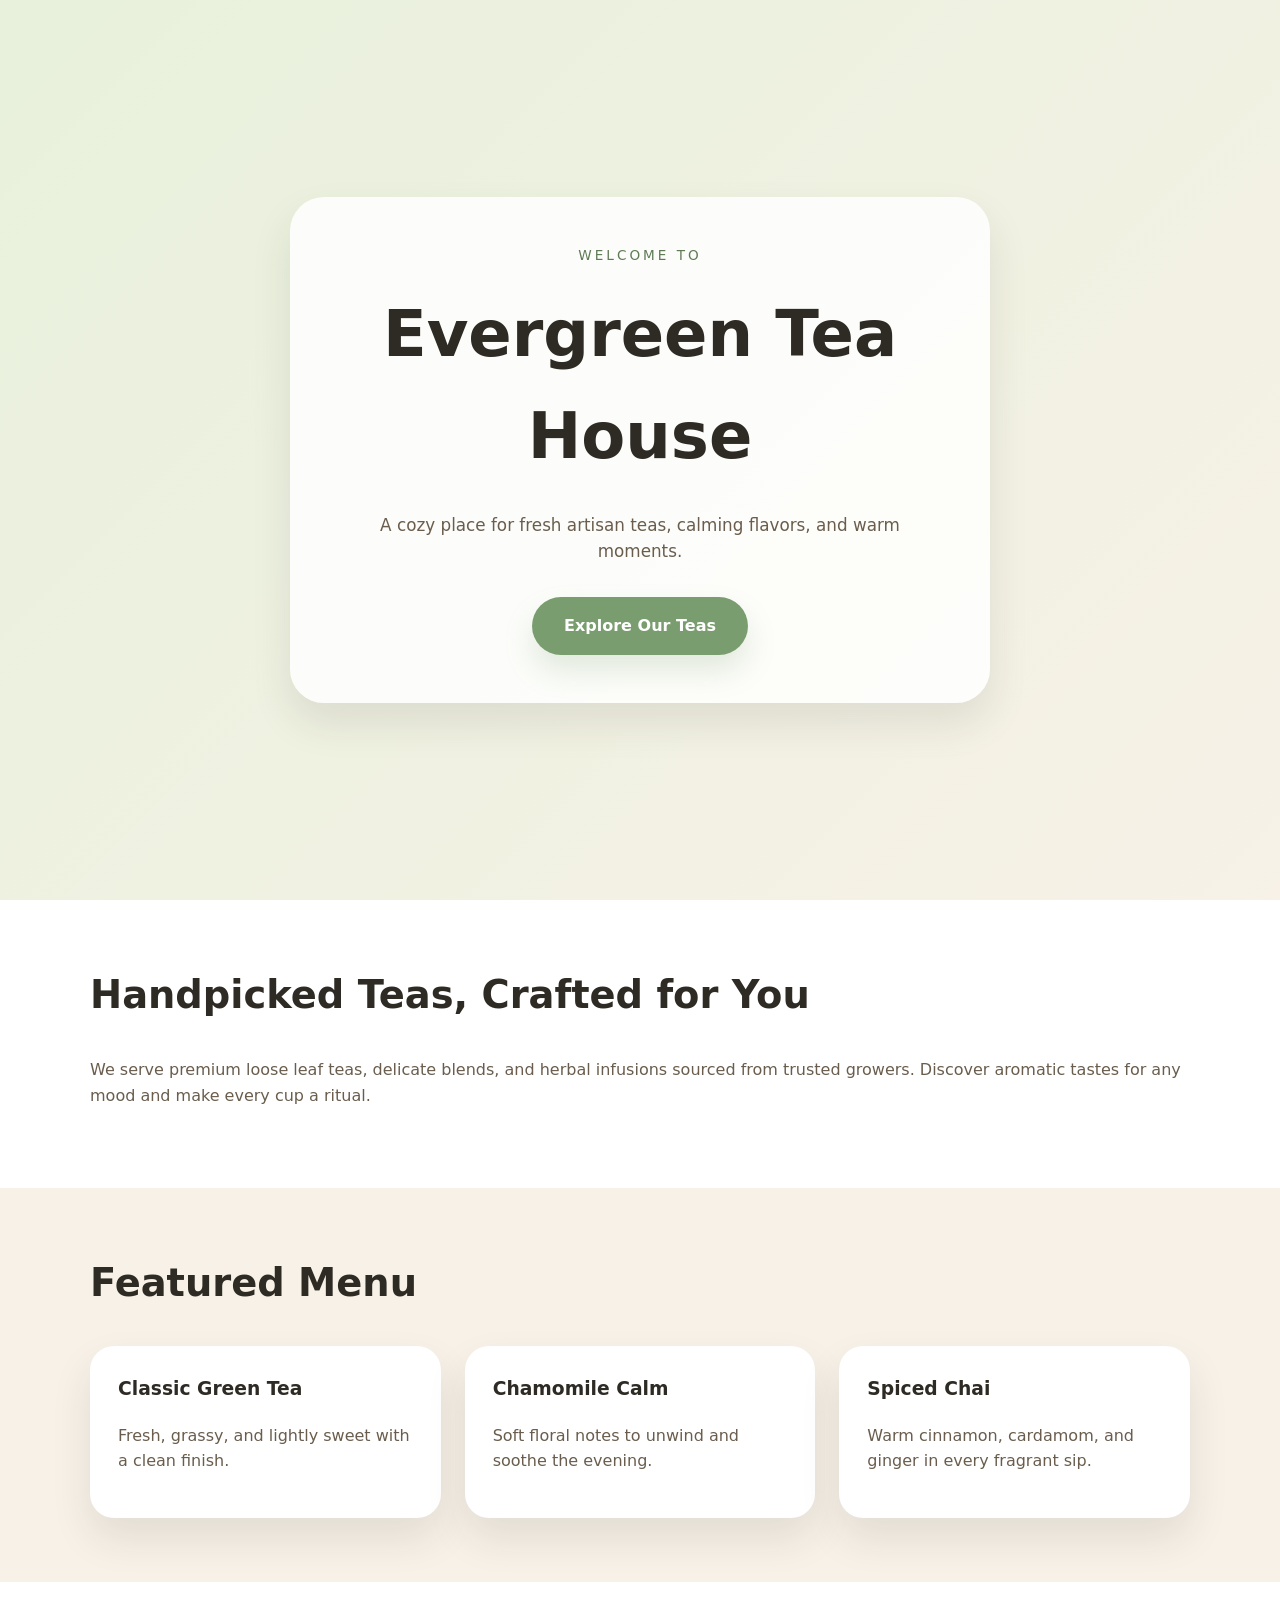
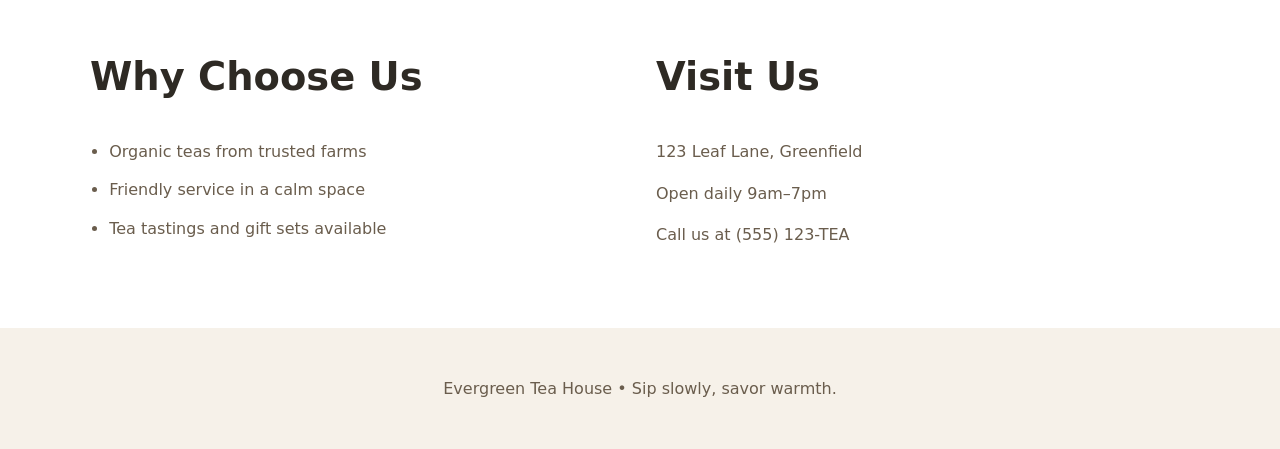
==== index.html @ 3e30c0f1 "Add simple tea shop website" ====
<!DOCTYPE html>
<html lang="en">
<head>
  <meta charset="UTF-8" />
  <meta name="viewport" content="width=device-width, initial-scale=1.0" />
  <title>Evergreen Tea House</title>
  <link rel="stylesheet" href="styles.css" />
</head>
<body>
  <header class="hero">
    <div class="hero-content">
      <p class="eyebrow">Welcome to</p>
      <h1>Evergreen Tea House</h1>
      <p class="hero-text">A cozy place for fresh artisan teas, calming flavors, and warm moments.</p>
      <a href="#menu" class="cta-button">Explore Our Teas</a>
    </div>
  </header>

  <main>
    <section class="section intro">
      <div class="section-content">
        <h2>Handpicked Teas, Crafted for You</h2>
        <p>We serve premium loose leaf teas, delicate blends, and herbal infusions sourced from trusted growers. Discover aromatic tastes for any mood and make every cup a ritual.</p>
      </div>
    </section>

    <section id="menu" class="section menu">
      <div class="section-content">
        <h2>Featured Menu</h2>
        <div class="cards">
          <article class="card">
            <h3>Classic Green Tea</h3>
            <p>Fresh, grassy, and lightly sweet with a clean finish.</p>
          </article>
          <article class="card">
            <h3>Chamomile Calm</h3>
            <p>Soft floral notes to unwind and soothe the evening.</p>
          </article>
          <article class="card">
            <h3>Spiced Chai</h3>
            <p>Warm cinnamon, cardamom, and ginger in every fragrant sip.</p>
          </article>
        </div>
      </div>
    </section>

    <section class="section about">
      <div class="section-content split">
        <div>
          <h2>Why Choose Us</h2>
          <ul>
            <li>Organic teas from trusted farms</li>
            <li>Friendly service in a calm space</li>
            <li>Tea tastings and gift sets available</li>
          </ul>
        </div>
        <div>
          <h2>Visit Us</h2>
          <p>123 Leaf Lane, Greenfield</p>
          <p>Open daily 9am–7pm</p>
          <p>Call us at (555) 123-TEA</p>
        </div>
      </div>
    </section>
  </main>

  <footer class="footer">
    <p>Evergreen Tea House • Sip slowly, savor warmth.</p>
  </footer>
</body>
</html>
---- styles.css ----
:root {
  --bg: #f6f1e9;
  --surface: #ffffff;
  --text: #2e2a24;
  --muted: #6a5d4d;
  --accent: #7a9d6f;
  --accent-dark: #5f7b56;
  --shadow: 0 20px 40px rgba(46, 42, 36, 0.1);
}

* {
  box-sizing: border-box;
}

body {
  margin: 0;
  font-family: Inter, system-ui, -apple-system, BlinkMacSystemFont, "Segoe UI", sans-serif;
  background: var(--bg);
  color: var(--text);
  line-height: 1.6;
}

a {
  color: inherit;
  text-decoration: none;
}

.hero {
  min-height: 100vh;
  background: linear-gradient(135deg, #e8f1dc 0%, #f7f1e7 100%);
  display: grid;
  place-items: center;
  padding: 4rem 1rem;
}

.hero-content {
  max-width: 700px;
  text-align: center;
  padding: 3rem;
  background: rgba(255, 255, 255, 0.84);
  border-radius: 34px;
  box-shadow: var(--shadow);
}

.eyebrow {
  margin: 0 0 1rem;
  text-transform: uppercase;
  letter-spacing: 0.22em;
  color: var(--accent-dark);
  font-size: 0.85rem;
}

h1 {
  margin: 0;
  font-size: clamp(2.5rem, 5vw, 4rem);
}

.hero-text {
  margin: 1.5rem 0 2rem;
  color: var(--muted);
  font-size: 1.05rem;
}

.cta-button {
  display: inline-block;
  padding: 1rem 2rem;
  border-radius: 999px;
  background: var(--accent);
  color: white;
  font-weight: 700;
  box-shadow: 0 16px 30px rgba(122, 157, 111, 0.2);
}

.section {
  padding: 4rem 1rem;
}

.section-content {
  max-width: 1100px;
  margin: 0 auto;
}

.section h2 {
  margin-top: 0;
  font-size: clamp(2rem, 3vw, 2.8rem);
}

.section p,
.section li {
  color: var(--muted);
  font-size: 1rem;
}

.intro {
  background: #fff;
}

.menu {
  background: #f7f1e7;
}

.cards {
  display: grid;
  gap: 1.5rem;
  grid-template-columns: repeat(auto-fit, minmax(220px, 1fr));
  margin-top: 2rem;
}

.card {
  background: var(--surface);
  padding: 1.75rem;
  border-radius: 24px;
  box-shadow: var(--shadow);
}

.card h3 {
  margin-top: 0;
}

.split {
  display: grid;
  gap: 2rem;
  grid-template-columns: repeat(2, minmax(0, 1fr));
}

.about {
  background: #ffffff;
}

.about ul {
  padding-left: 1.2rem;
}

.about li {
  margin-bottom: 0.8rem;
}

.footer {
  text-align: center;
  padding: 2rem 1rem;
  color: var(--muted);
}

@media (max-width: 720px) {
  .split {
    grid-template-columns: 1fr;
  }

  .hero-content {
    padding: 2rem;
  }
}
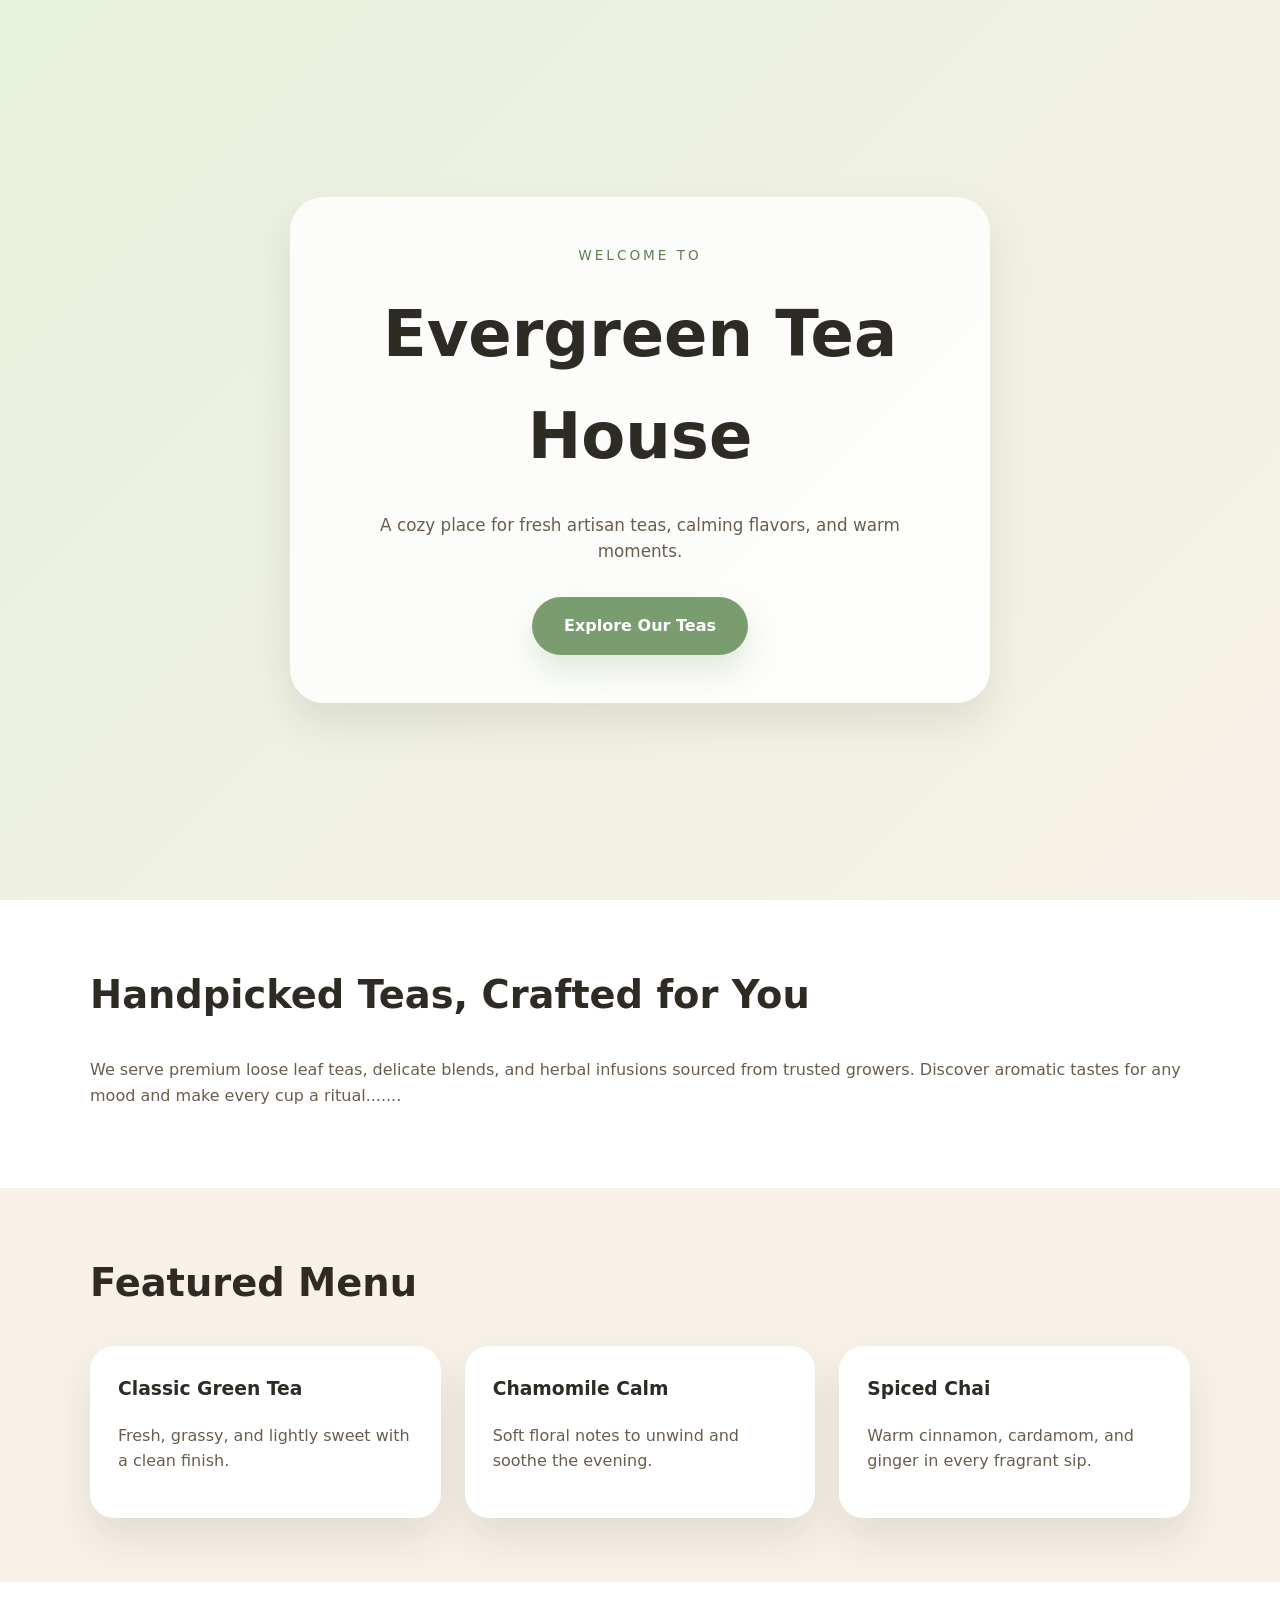
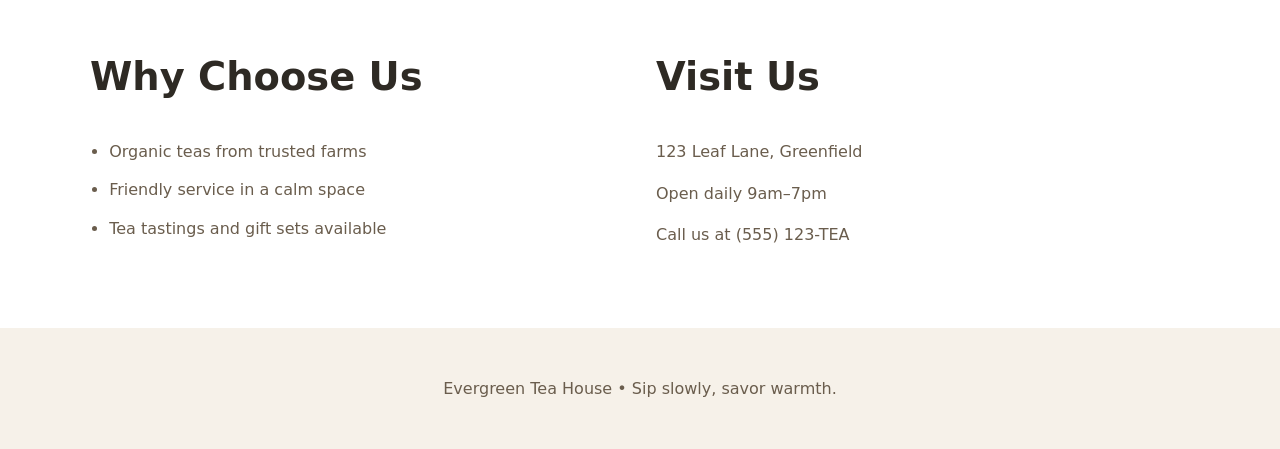
==== commit e6101f33: "Update index.html" ====
--- a/index.html
+++ b/index.html
@@ -20,7 +20,7 @@
     <section class="section intro">
       <div class="section-content">
         <h2>Handpicked Teas, Crafted for You</h2>
-        <p>We serve premium loose leaf teas, delicate blends, and herbal infusions sourced from trusted growers. Discover aromatic tastes for any mood and make every cup a ritual.</p>
+        <p>We serve premium loose leaf teas, delicate blends, and herbal infusions sourced from trusted growers. Discover aromatic tastes for any mood and make every cup a ritual.......</p>
       </div>
     </section>
 
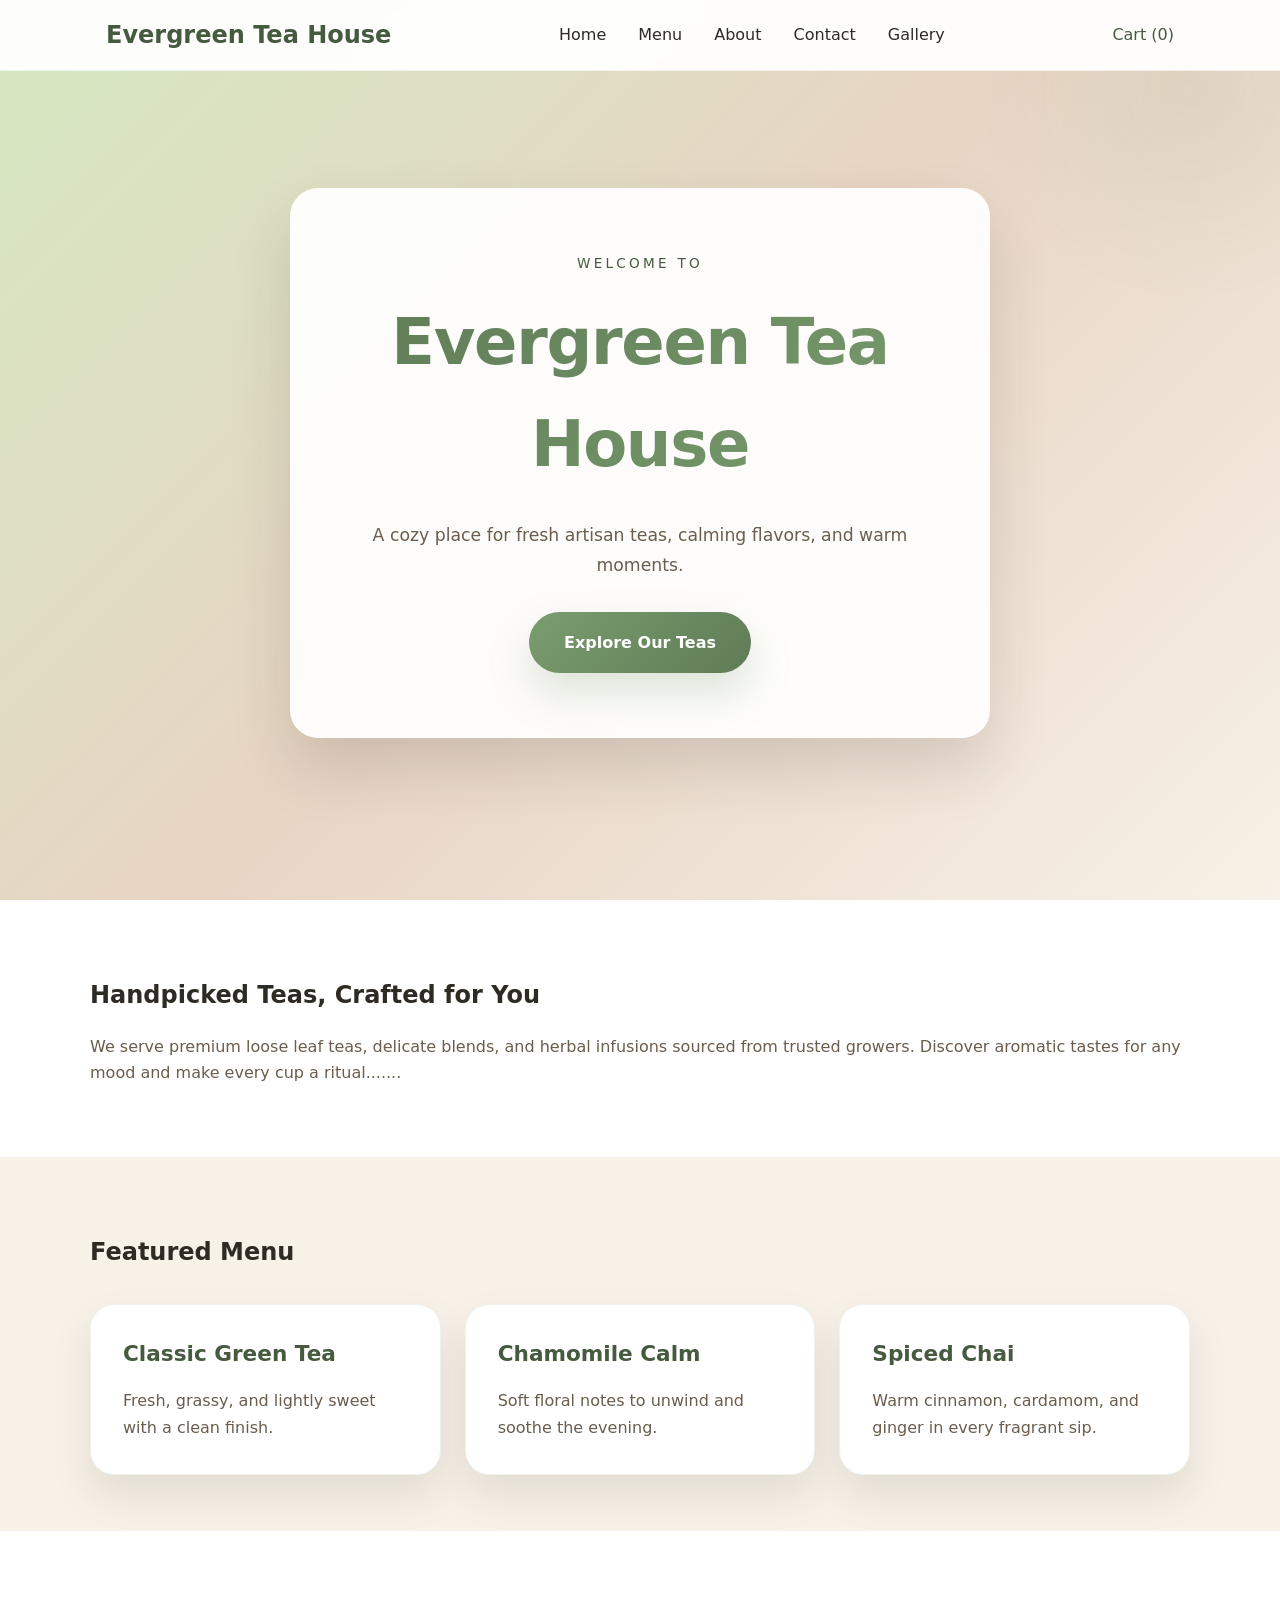
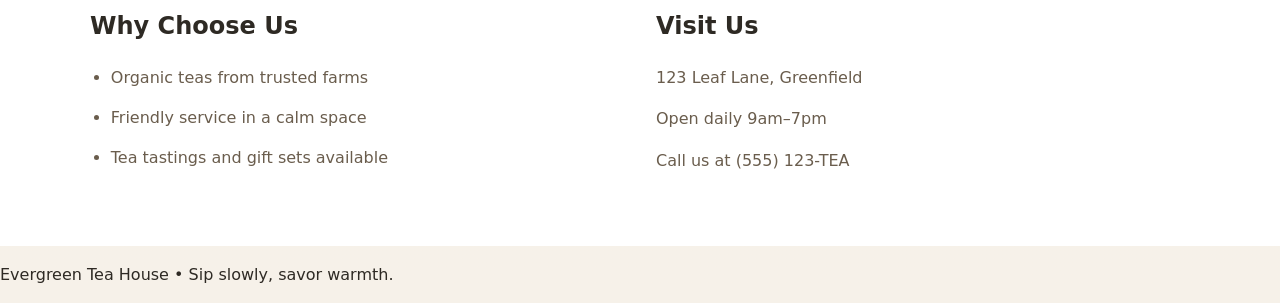
==== commit f6ac4de5: "Add navigation bar with links and cart icon for improved site navigation Co-authored-by: Copilot <co" ====
--- a/index.html
+++ b/index.html
@@ -7,6 +7,19 @@
   <link rel="stylesheet" href="styles.css" />
 </head>
 <body>
+  <nav class="navbar">
+    <div class="nav-container">
+      <a href="index.html" class="nav-logo">Evergreen Tea House</a>
+      <ul class="nav-menu">
+        <li><a href="index.html">Home</a></li>
+        <li><a href="menu.html">Menu</a></li>
+        <li><a href="about.html">About</a></li>
+        <li><a href="contact.html">Contact</a></li>
+        <li><a href="gallery.html">Gallery</a></li>
+      </ul>
+      <div class="cart-icon">Cart (<span class="cart-count">0</span>)</div>
+    </div>
+  </nav>
   <header class="hero">
     <div class="hero-content">
       <p class="eyebrow">Welcome to</p>
@@ -67,5 +80,7 @@
   <footer class="footer">
     <p>Evergreen Tea House • Sip slowly, savor warmth.</p>
   </footer>
+
+  <script src="script.js"></script>
 </body>
 </html>
--- a/styles.css
+++ b/styles.css
@@ -4,8 +4,11 @@
   --text: #2e2a24;
   --muted: #6a5d4d;
   --accent: #7a9d6f;
-  --accent-dark: #5f7b56;
+  --accent-dark: #455a3f;
   --shadow: 0 20px 40px rgba(46, 42, 36, 0.1);
+  --shadow-lg: 0 30px 60px rgba(46, 42, 36, 0.15);
+  --transition: all 0.35s cubic-bezier(0.4, 0, 0.2, 1);
+  --surface-soft: rgba(255, 255, 255, 0.92);
 }
 
 * {
@@ -14,10 +17,118 @@
 
 body {
   margin: 0;
-  font-family: Inter, system-ui, -apple-system, BlinkMacSystemFont, "Segoe UI", sans-serif;
-  background: var(--bg);
+  font-family: "Segoe UI", system-ui, -apple-system, BlinkMacSystemFont, sans-serif;
+  background: radial-gradient(circle at top, rgba(122, 157, 111, 0.12), transparent 35%),
+    linear-gradient(180deg, #f7f1e7 0%, #f6f1e9 100%);
   color: var(--text);
   line-height: 1.6;
+  overflow-x: hidden;
+  scroll-behavior: smooth;
+}
+
+/* Navbar Styles */
+.navbar {
+  position: fixed;
+  top: 0;
+  width: 100%;
+  background: rgba(255, 255, 255, 0.95);
+  backdrop-filter: blur(10px);
+  border-bottom: 1px solid rgba(122, 157, 111, 0.1);
+  z-index: 1000;
+  transition: var(--transition);
+}
+
+.nav-container {
+  max-width: 1100px;
+  margin: 0 auto;
+  padding: 0 1rem;
+  display: flex;
+  justify-content: space-between;
+  align-items: center;
+  height: 70px;
+}
+
+.nav-logo {
+  font-size: 1.5rem;
+  font-weight: 700;
+  color: var(--accent-dark);
+  text-decoration: none;
+  transition: var(--transition);
+}
+
+.nav-logo:hover {
+  color: var(--accent);
+}
+
+.nav-menu {
+  display: flex;
+  list-style: none;
+  margin: 0;
+  padding: 0;
+  gap: 2rem;
+}
+
+.nav-menu a {
+  color: var(--text);
+  text-decoration: none;
+  font-weight: 500;
+  transition: var(--transition);
+  position: relative;
+}
+
+.nav-menu a:hover,
+.nav-menu a.active {
+  color: var(--accent);
+}
+
+.nav-menu a::after {
+  content: '';
+  position: absolute;
+  bottom: -5px;
+  left: 0;
+  width: 0;
+  height: 2px;
+  background: var(--accent);
+  transition: width 0.3s ease;
+}
+
+.nav-menu a:hover::after,
+.nav-menu a.active::after {
+  width: 100%;
+}
+
+.cart-icon {
+  font-weight: 500;
+  color: var(--accent-dark);
+  cursor: pointer;
+  transition: var(--transition);
+}
+
+.cart-icon:hover {
+  color: var(--accent);
+}
+
+@media (max-width: 768px) {
+  .nav-menu {
+    display: none;
+  }
+}
+
+.section-content {
+  width: min(1100px, calc(100% - 2rem));
+  margin: 0 auto;
+}
+
+.section {
+  padding: 3.5rem 0;
+  opacity: 0;
+  transform: translateY(50px);
+  transition: opacity 0.8s ease, transform 0.8s ease;
+}
+
+.section.animate {
+  opacity: 1;
+  transform: translateY(0);
 }
 
 a {
@@ -27,25 +138,100 @@
 
 .hero {
   min-height: 100vh;
-  background: linear-gradient(135deg, #e8f1dc 0%, #f7f1e7 100%);
+  background: linear-gradient(135deg, #d4e8c1 0%, #e8d5c4 50%, #f7f1e7 100%);
   display: grid;
   place-items: center;
   padding: 4rem 1rem;
+  position: relative;
+  overflow: hidden;
+  padding-top: 90px; /* Account for fixed navbar */
+}
+
+.hero.animate {
+  opacity: 1;
+}
+
+.hero::before,
+.hero::after {
+  content: "";
+  position: absolute;
+  border-radius: 50%;
+  filter: blur(18px);
+  opacity: 0.75;
+}
+
+.hero::before {
+  width: 420px;
+  height: 420px;
+  background: radial-gradient(circle, rgba(122, 157, 111, 0.16) 0%, transparent 70%);
+  top: -120px;
+  right: -120px;
+  animation: drift 18s infinite ease-in-out;
+}
+
+.gallery-hero {
+  background: linear-gradient(135deg, #d4c1e8 0%, #c1e8d4 50%, #f7f1e7 100%);
+}
+
+@keyframes drift {
+  0%,
+  100% {
+    transform: translate(0, 0);
+  }
+  50% {
+    transform: translate(-15px, 18px);
+  }
 }
 
 .hero-content {
   max-width: 700px;
   text-align: center;
-  padding: 3rem;
-  background: rgba(255, 255, 255, 0.84);
-  border-radius: 34px;
-  box-shadow: var(--shadow);
+  padding: 4rem 3rem;
+  background: var(--surface-soft);
+  border-radius: 28px;
+  box-shadow: var(--shadow-lg);
+  backdrop-filter: blur(10px);
+  border: 1px solid rgba(255, 255, 255, 0.55);
+  position: relative;
+  z-index: 1;
+  animation: slideUp 0.85s ease-out;
+}
+
+@keyframes slideUp {
+  from {
+    opacity: 0;
+    transform: translateY(30px);
+  }
+  to {
+    opacity: 1;
+    transform: translateY(0);
+  }
+}
+
+@keyframes fadeInUp {
+  from {
+    opacity: 0;
+    transform: translateY(20px);
+  }
+  to {
+    opacity: 1;
+    transform: translateY(0);
+  }
+}
+
+@keyframes pulse {
+  0%, 100% {
+    transform: scale(1);
+  }
+  50% {
+    transform: scale(1.05);
+  }
 }
 
 .eyebrow {
   margin: 0 0 1rem;
   text-transform: uppercase;
-  letter-spacing: 0.22em;
+  letter-spacing: 0.24em;
   color: var(--accent-dark);
   font-size: 0.85rem;
 }
@@ -53,36 +239,170 @@
 h1 {
   margin: 0;
   font-size: clamp(2.5rem, 5vw, 4rem);
+  font-weight: 700;
+  letter-spacing: -0.02em;
+  background: linear-gradient(135deg, #5f7b56 0%, #7a9d6f 100%);
+  -webkit-background-clip: text;
+  -webkit-text-fill-color: transparent;
+  background-clip: text;
 }
 
 .hero-text {
   margin: 1.5rem 0 2rem;
   color: var(--muted);
-  font-size: 1.05rem;
+  font-size: 1.08rem;
+  line-height: 1.75;
+}
+
+.hero-panel {
+  display: grid;
+  grid-template-columns: minmax(0, 1fr) auto;
+  gap: 1.25rem;
+  align-items: center;
+  justify-content: center;
+}
+
+@keyframes float {
+  0%, 100% {
+    transform: translateY(0px);
+  }
+  50% {
+    transform: translateY(-10px);
+  }
+}
+
+.hero-highlight {
+  padding: 1.5rem 1.7rem;
+  border-radius: 1.5rem;
+  background: rgba(255, 255, 255, 0.92);
+  border: 1px solid rgba(122, 157, 111, 0.12);
+  box-shadow: 0 18px 45px rgba(122, 157, 111, 0.08);
+  text-align: left;
+  animation: float 6s ease-in-out infinite;
+}
+
+.hero-highlight span {
+  display: block;
+  color: var(--accent-dark);
+  text-transform: uppercase;
+  font-size: 0.75rem;
+  letter-spacing: 0.24em;
+  margin-bottom: 0.5rem;
+}
+
+.hero-highlight strong {
+  display: block;
+  font-size: 1.5rem;
+  margin-bottom: 0.5rem;
+  color: #3f5639;
+}
+
+.hero-highlight p {
+  margin: 0;
+  color: var(--muted);
+  line-height: 1.6;
 }
 
 .cta-button {
-  display: inline-block;
-  padding: 1rem 2rem;
-  border-radius: 999px;
-  background: var(--accent);
+  display: inline-flex;
+  align-items: center;
+  justify-content: center;
+  padding: 1.1rem 2.2rem;
+  border-radius: 50px;
+  background: linear-gradient(135deg, #7a9d6f 0%, #5f7b56 100%);
   color: white;
-  font-weight: 700;
-  box-shadow: 0 16px 30px rgba(122, 157, 111, 0.2);
+  font-weight: 600;
+  font-size: 1rem;
+  box-shadow: 0 20px 40px rgba(122, 157, 111, 0.25);
+  border: none;
+  cursor: pointer;
+  transition: var(--transition);
+  position: relative;
+  overflow: hidden;
+}
+
+.cta-button::before {
+  content: "";
+  position: absolute;
+  top: 0;
+  left: -120%;
+  width: 120%;
+  height: 100%;
+  background: linear-gradient(90deg, transparent, rgba(255,255,255,0.22), transparent);
+  transition: left 0.45s ease;
+}
+
+.cta-button:hover {
+  transform: translateY(-3px);
+  box-shadow: 0 25px 50px rgba(122, 157, 111, 0.35);
+}
+
+.cta-button:hover::before {
+  left: 0;
 }
 
 .section {
-  padding: 4rem 1rem;
-}
-
-.section-content {
-  max-width: 1100px;
-  margin: 0 auto;
-}
-
-.section h2 {
+  opacity: 1;
+  transform: none;
+  transition: opacity 0.6s ease, transform 0.6s ease;
+}
+
+.card {
+  position: relative;
+  padding: 2rem;
+  border-radius: 24px;
+  background: var(--surface);
+  border: 1px solid rgba(122, 157, 111, 0.12);
+  box-shadow: var(--shadow);
+  transition: transform 0.35s ease, box-shadow 0.35s ease, border-color 0.35s ease;
+  cursor: pointer;
+}
+
+.card::before {
+  content: "";
+  position: absolute;
+  top: 0;
+  left: 0;
+  right: 0;
+  height: 4px;
+  background: linear-gradient(90deg, #7a9d6f, #5f7b56);
+  transform: scaleX(0);
+  transform-origin: left;
+  transition: transform 0.35s ease;
+}
+
+.card:hover,
+.card.focused {
+  transform: translateY(-8px);
+  box-shadow: var(--shadow-lg);
+  border-color: var(--accent);
+}
+
+.card:hover::before,
+.card.focused::before {
+  transform: scaleX(1);
+}
+
+.card h3 {
   margin-top: 0;
-  font-size: clamp(2rem, 3vw, 2.8rem);
+  margin-bottom: 1rem;
+  font-size: 1.35rem;
+  color: var(--accent-dark);
+}
+
+.card p {
+  margin: 0;
+  color: var(--muted);
+  line-height: 1.7;
+  font-size: 1rem;
+}
+
+.price {
+  display: block;
+  margin-top: 1rem;
+  font-size: 1.2rem;
+  font-weight: 600;
+  color: var(--accent-dark);
 }
 
 .section p,
@@ -102,19 +422,57 @@
 .cards {
   display: grid;
   gap: 1.5rem;
-  grid-template-columns: repeat(auto-fit, minmax(220px, 1fr));
+  grid-template-columns: repeat(auto-fit, minmax(250px, 1fr));
   margin-top: 2rem;
 }
 
-.card {
-  background: var(--surface);
-  padding: 1.75rem;
+.selection-panel {
+  margin-top: 2rem;
+  padding: 1.75rem 1.5rem;
   border-radius: 24px;
-  box-shadow: var(--shadow);
-}
-
-.card h3 {
+  background: #ffffff;
+  border: 1px solid rgba(122, 157, 111, 0.14);
+  box-shadow: 0 18px 40px rgba(122, 157, 111, 0.08);
+}
+
+.selection-panel h3 {
   margin-top: 0;
+  margin-bottom: 0.75rem;
+  color: var(--accent-dark);
+}
+
+.selection-panel .selection-text {
+  margin: 0 0 1.25rem;
+  color: var(--muted);
+  line-height: 1.7;
+}
+
+.action-button {
+  display: inline-flex;
+  align-items: center;
+  justify-content: center;
+  padding: 0.95rem 1.8rem;
+  border-radius: 999px;
+  border: none;
+  color: white;
+  background: linear-gradient(135deg, #7a9d6f 0%, #5f7b56 100%);
+  cursor: pointer;
+  font-weight: 600;
+  transition: var(--transition);
+}
+
+.action-button:hover:enabled {
+  transform: translateY(-2px);
+  box-shadow: 0 20px 30px rgba(122, 157, 111, 0.22);
+}
+
+.action-button:disabled {
+  opacity: 0.55;
+  cursor: not-allowed;
+}
+
+.about {
+  background: #ffffff;
 }
 
 .split {
@@ -123,30 +481,368 @@
   grid-template-columns: repeat(2, minmax(0, 1fr));
 }
 
-.about {
+.about ul {
+  padding-left: 1.3rem;
+}
+
+.about li {
+  margin-bottom: 0.9rem;
+}
+
+.subscribe {
+  background: linear-gradient(180deg, rgba(122, 157, 111, 0.12) 0%, rgba(255,255,255,0.96) 100%);
+}
+
+.subscribe-content {
+  display: grid;
+  gap: 1.5rem;
+  grid-template-columns: 1.2fr 1fr;
+  align-items: center;
+  padding: 2.5rem 0;
+}
+
+#subscribe-form {
+  display: grid;
+  gap: 1rem;
+}
+
+#subscribe-form label {
+  font-weight: 600;
+  color: var(--accent-dark);
+}
+
+#subscribe-form input {
+  width: 100%;
+  padding: 1rem 1.2rem;
+  border-radius: 16px;
+  border: 1px solid rgba(122, 157, 111, 0.2);
+  background: #fff;
+  color: var(--text);
+  outline: none;
+  font-size: 1rem;
+}
+
+#subscribe-form input:focus {
+  border-color: var(--accent);
+  box-shadow: 0 0 0 4px rgba(122, 157, 111, 0.08);
+}
+
+.form-message {
+  margin: 0;
+  color: var(--accent-dark);
+  font-size: 0.95rem;
+}
+
+.story {
   background: #ffffff;
 }
 
-.about ul {
-  padding-left: 1.2rem;
-}
-
-.about li {
-  margin-bottom: 0.8rem;
-}
-
-.footer {
+.story-content {
+  display: grid;
+  gap: 3rem;
+  grid-template-columns: 1fr 1fr;
+  align-items: center;
+}
+
+.story-text p {
+  margin-bottom: 1.5rem;
+  line-height: 1.8;
+}
+
+.placeholder-image {
+  width: 100%;
+  height: 300px;
+  background: linear-gradient(135deg, #e8d5c4, #d4e8c1);
+  border-radius: 16px;
+  display: flex;
+  align-items: center;
+  justify-content: center;
+  color: var(--accent-dark);
+  font-weight: 600;
+  border: 2px dashed rgba(122, 157, 111, 0.3);
+}
+
+.values {
+  background: #f7f1e7;
+}
+
+.values-grid {
+  display: grid;
+  gap: 2rem;
+  grid-template-columns: repeat(auto-fit, minmax(250px, 1fr));
+  margin-top: 2rem;
+}
+
+.value-item {
+  padding: 2rem;
+  border-radius: 16px;
+  background: var(--surface);
   text-align: center;
-  padding: 2rem 1rem;
+  transition: transform 0.3s ease;
+}
+
+.value-item:hover {
+  transform: translateY(-5px);
+}
+
+.value-item h3 {
+  margin-top: 0;
+  margin-bottom: 1rem;
+  color: var(--accent-dark);
+}
+
+.team {
+  background: #ffffff;
+}
+
+.team-grid {
+  display: grid;
+  gap: 2rem;
+  grid-template-columns: repeat(auto-fit, minmax(250px, 1fr));
+  margin-top: 2rem;
+}
+
+.team-member {
+  text-align: center;
+}
+
+.member-image {
+  margin-bottom: 1rem;
+}
+
+.team-member h3 {
+  margin-top: 0;
+  margin-bottom: 0.5rem;
+  color: var(--accent-dark);
+}
+
+.team-member p:first-of-type {
+  color: var(--accent);
+  font-weight: 600;
+  margin-bottom: 1rem;
+}
+
+.contact-info {
+  background: #ffffff;
+}
+
+.contact-grid {
+  display: grid;
+  gap: 3rem;
+  grid-template-columns: 1fr 1fr;
+}
+
+.contact-details h2,
+.contact-form h2 {
+  margin-bottom: 2rem;
+  color: var(--accent-dark);
+}
+
+.contact-item {
+  margin-bottom: 2rem;
+}
+
+.contact-item h3 {
+  margin-top: 0;
+  margin-bottom: 0.5rem;
+  color: var(--accent-dark);
+  font-size: 1.1rem;
+}
+
+.contact-item p {
+  margin: 0;
   color: var(--muted);
-}
-
-@media (max-width: 720px) {
+  line-height: 1.6;
+}
+
+.form-group {
+  margin-bottom: 1.5rem;
+}
+
+.form-group label {
+  display: block;
+  margin-bottom: 0.5rem;
+  font-weight: 600;
+  color: var(--accent-dark);
+}
+
+.form-group input,
+.form-group textarea {
+  width: 100%;
+  padding: 1rem;
+  border-radius: 12px;
+  border: 1px solid rgba(122, 157, 111, 0.2);
+  background: #fff;
+  color: var(--text);
+  outline: none;
+  font-size: 1rem;
+  transition: border-color 0.3s ease;
+}
+
+.form-group input:focus,
+.form-group textarea:focus {
+  border-color: var(--accent);
+  box-shadow: 0 0 0 3px rgba(122, 157, 111, 0.1);
+}
+
+.location {
+  background: #f7f1e7;
+}
+
+.map-placeholder {
+  text-align: center;
+  margin-top: 2rem;
+}
+
+.gallery-section {
+  background: #ffffff;
+}
+
+.gallery-grid {
+  display: grid;
+  gap: 2rem;
+  grid-template-columns: repeat(auto-fit, minmax(300px, 1fr));
+  margin-top: 2rem;
+}
+
+.gallery-item {
+  border-radius: 16px;
+  overflow: hidden;
+  transition: transform 0.3s ease;
+}
+
+.gallery-item:hover {
+  transform: translateY(-5px);
+}
+
+.gallery-item .placeholder-image {
+  height: 250px;
+  border-radius: 16px 16px 0 0;
+  margin: 0;
+}
+
+.gallery-item p {
+  padding: 1rem;
+  margin: 0;
+  background: var(--surface);
+  color: var(--muted);
+  line-height: 1.6;
+}
+
+.events {
+  background: #f7f1e7;
+}
+
+.events-grid {
+  display: grid;
+  gap: 2rem;
+  grid-template-columns: repeat(auto-fit, minmax(300px, 1fr));
+  margin-top: 2rem;
+}
+
+.event-item {
+  padding: 2rem;
+  border-radius: 16px;
+  background: var(--surface);
+  transition: transform 0.3s ease;
+}
+
+.event-item:hover {
+  transform: translateY(-5px);
+}
+
+.event-item h3 {
+  margin-top: 0;
+  margin-bottom: 1rem;
+  color: var(--accent-dark);
+}
+
+.event-item p {
+  margin: 0 0 1rem;
+  color: var(--muted);
+  line-height: 1.6;
+}
+
+.event-date {
+  display: block;
+  margin-top: 1rem;
+  font-weight: 600;
+  color: var(--accent);
+}
+
+@media (max-width: 920px) {
+  .hero-panel,
+  .subscribe-content,
   .split {
     grid-template-columns: 1fr;
   }
-
+}
+
+@media (max-width: 720px) {
   .hero-content {
     padding: 2rem;
   }
-}
+
+  .cards {
+    grid-template-columns: 1fr;
+  }
+
+  .selection-panel {
+    margin-top: 1.5rem;
+  }
+}
+
+/* Cart Styles */
+.cart-summary {
+  margin-top: 1rem;
+  padding-top: 1rem;
+  border-top: 1px solid rgba(122, 157, 111, 0.2);
+}
+
+.cart-summary h4 {
+  margin: 0 0 0.5rem 0;
+  font-size: 1rem;
+  color: var(--accent-dark);
+}
+
+.cart-items {
+  list-style: none;
+  padding: 0;
+  margin: 0 0 0.5rem 0;
+  max-height: 150px;
+  overflow-y: auto;
+}
+
+.cart-items li {
+  display: flex;
+  justify-content: space-between;
+  align-items: center;
+  padding: 0.25rem 0;
+  font-size: 0.9rem;
+}
+
+.cart-items button {
+  background: var(--accent);
+  color: white;
+  border: none;
+  padding: 0.2rem 0.5rem;
+  border-radius: 4px;
+  cursor: pointer;
+  font-size: 0.8rem;
+  transition: var(--transition);
+}
+
+.cart-items button:hover {
+  background: var(--accent-dark);
+}
+
+.cart-total {
+  font-weight: bold;
+  margin: 0.5rem 0;
+  color: var(--accent-dark);
+}
+
+.checkout-button {
+  width: 100%;
+  margin-top: 0.5rem;
+}
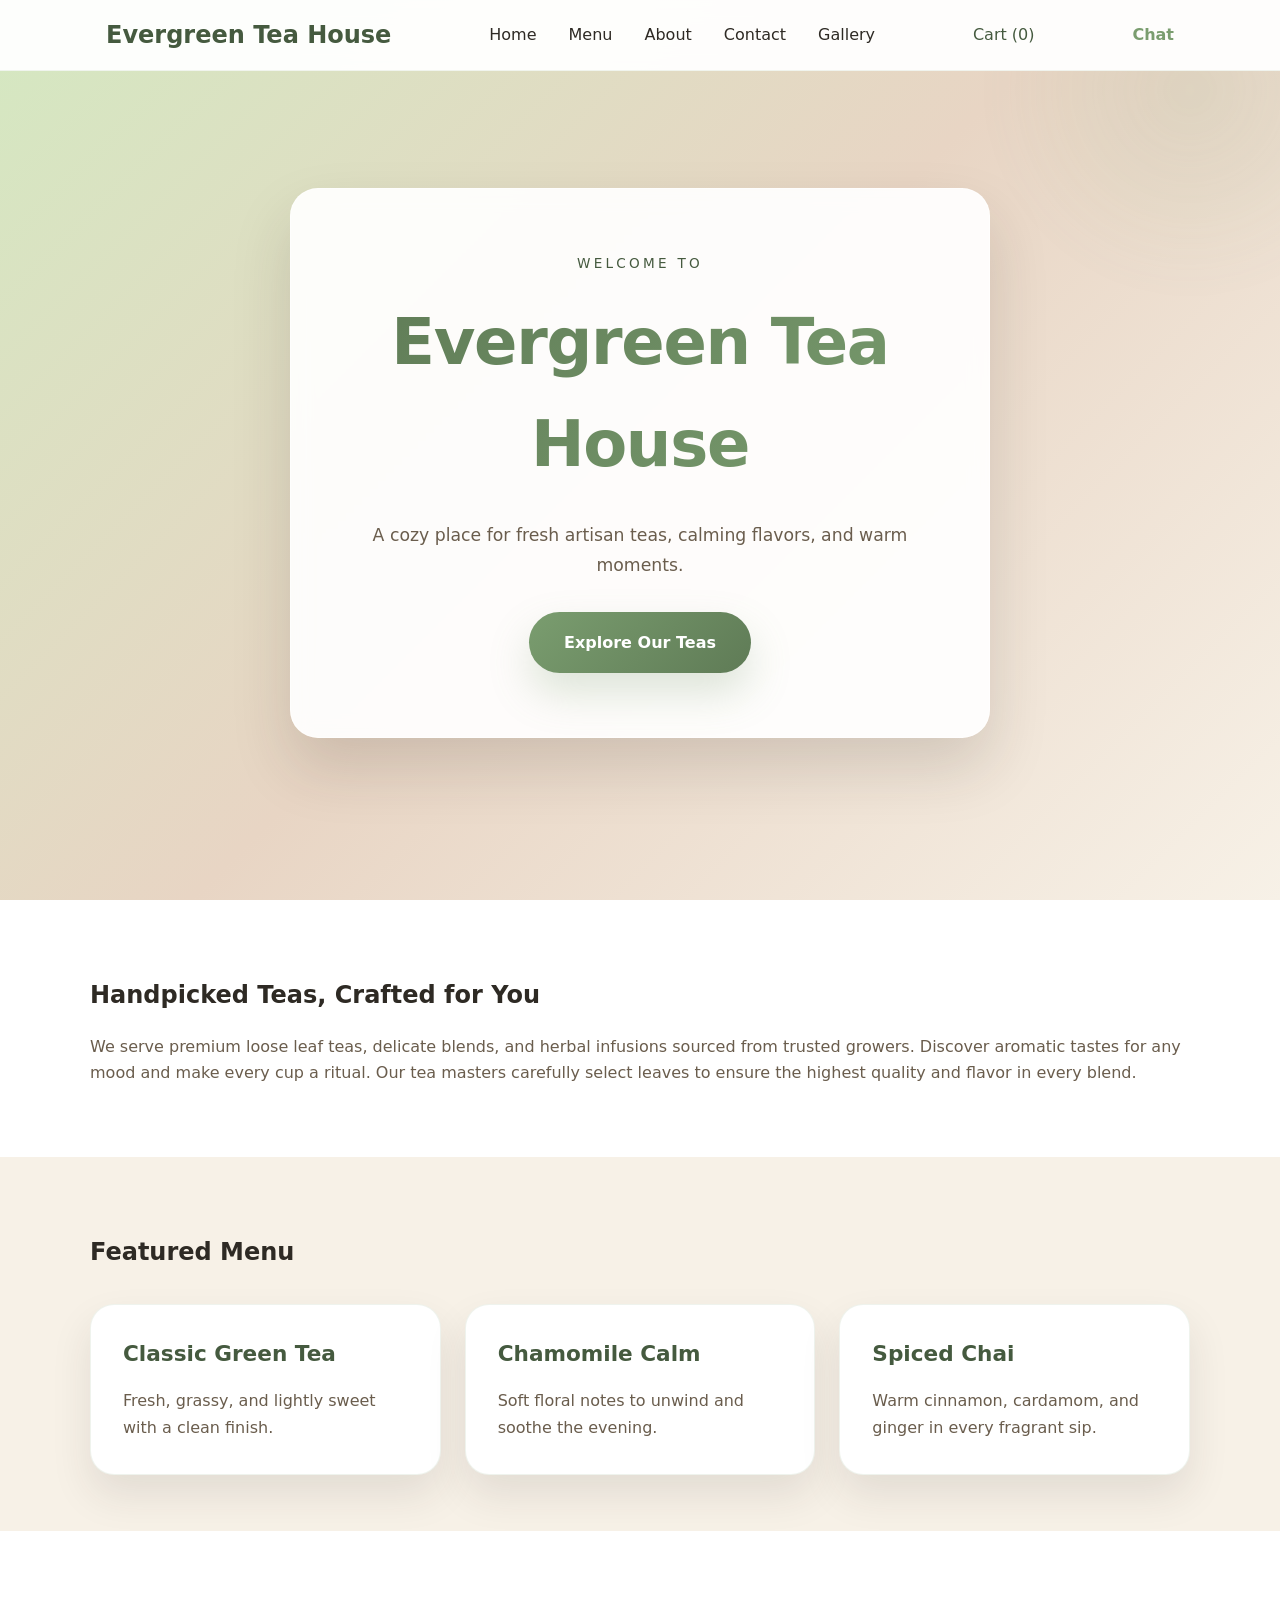
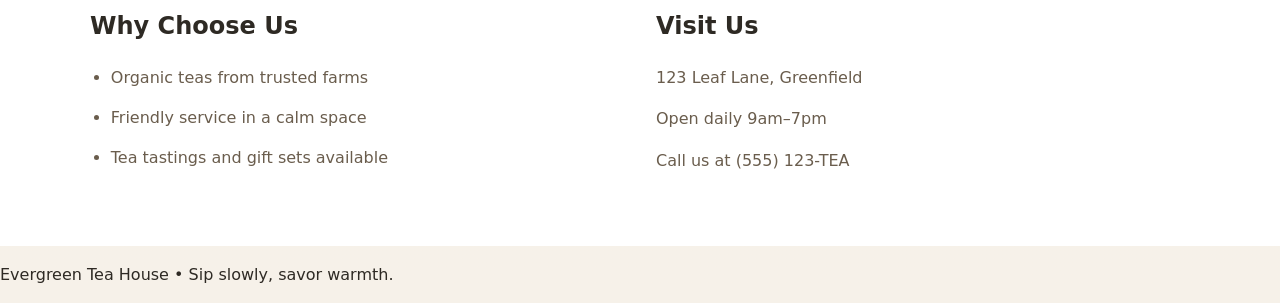
==== commit a8821e6a: "Add chat functionality and styles for enhanced customer support Co-authored-by: Copilot <copilot@git" ====
--- a/index.html
+++ b/index.html
@@ -18,6 +18,7 @@
         <li><a href="gallery.html">Gallery</a></li>
       </ul>
       <div class="cart-icon">Cart (<span class="cart-count">0</span>)</div>
+      <div class="chat-icon">Chat</div>
     </div>
   </nav>
   <header class="hero">
@@ -33,7 +34,7 @@
     <section class="section intro">
       <div class="section-content">
         <h2>Handpicked Teas, Crafted for You</h2>
-        <p>We serve premium loose leaf teas, delicate blends, and herbal infusions sourced from trusted growers. Discover aromatic tastes for any mood and make every cup a ritual.......</p>
+        <p>We serve premium loose leaf teas, delicate blends, and herbal infusions sourced from trusted growers. Discover aromatic tastes for any mood and make every cup a ritual. Our tea masters carefully select leaves to ensure the highest quality and flavor in every blend.</p>
       </div>
     </section>
 
@@ -81,6 +82,24 @@
     <p>Evergreen Tea House • Sip slowly, savor warmth.</p>
   </footer>
 
+  <div id="chat-modal" class="chat-modal">
+    <div class="chat-container">
+      <div class="chat-header">
+        <h3>Tea Assistant</h3>
+        <button class="close-chat">&times;</button>
+      </div>
+      <div class="chat-messages" id="chat-messages">
+        <div class="message bot-message">
+          <p>Hello! I'm your Tea Assistant. How can I help you today? Ask me about our teas or recommendations!</p>
+        </div>
+      </div>
+      <div class="chat-input">
+        <input type="text" id="chat-input" placeholder="Type your message...">
+        <button id="send-chat">Send</button>
+      </div>
+    </div>
+  </div>
+
   <script src="script.js"></script>
 </body>
 </html>
--- a/styles.css
+++ b/styles.css
@@ -846,3 +846,117 @@
   width: 100%;
   margin-top: 0.5rem;
 }
+
+/* Chat Styles */
+.chat-icon {
+  cursor: pointer;
+  color: var(--accent);
+  font-weight: 600;
+  transition: var(--transition);
+}
+
+.chat-icon:hover {
+  color: var(--accent-dark);
+}
+
+.chat-modal {
+  display: none;
+  position: fixed;
+  top: 0;
+  left: 0;
+  width: 100%;
+  height: 100%;
+  background: rgba(0, 0, 0, 0.5);
+  z-index: 2000;
+  justify-content: center;
+  align-items: center;
+}
+
+.chat-container {
+  background: white;
+  border-radius: 16px;
+  width: 90%;
+  max-width: 400px;
+  max-height: 80vh;
+  display: flex;
+  flex-direction: column;
+  box-shadow: var(--shadow-lg);
+}
+
+.chat-header {
+  display: flex;
+  justify-content: space-between;
+  align-items: center;
+  padding: 1rem 1.5rem;
+  border-bottom: 1px solid rgba(0, 0, 0, 0.1);
+  background: var(--accent);
+  color: white;
+  border-radius: 16px 16px 0 0;
+}
+
+.chat-header h3 {
+  margin: 0;
+  font-size: 1.2rem;
+}
+
+.close-chat {
+  background: none;
+  border: none;
+  color: white;
+  font-size: 1.5rem;
+  cursor: pointer;
+}
+
+.chat-messages {
+  flex: 1;
+  padding: 1rem;
+  overflow-y: auto;
+  max-height: 400px;
+}
+
+.message {
+  margin-bottom: 1rem;
+  padding: 0.75rem 1rem;
+  border-radius: 12px;
+  max-width: 80%;
+}
+
+.bot-message {
+  background: #f0f0f0;
+  align-self: flex-start;
+}
+
+.user-message {
+  background: var(--accent);
+  color: white;
+  align-self: flex-end;
+  margin-left: auto;
+}
+
+.chat-input {
+  display: flex;
+  padding: 1rem;
+  border-top: 1px solid rgba(0, 0, 0, 0.1);
+}
+
+.chat-input input {
+  flex: 1;
+  padding: 0.75rem;
+  border: 1px solid rgba(0, 0, 0, 0.2);
+  border-radius: 8px 0 0 8px;
+  outline: none;
+}
+
+.chat-input button {
+  padding: 0.75rem 1rem;
+  background: var(--accent);
+  color: white;
+  border: none;
+  border-radius: 0 8px 8px 0;
+  cursor: pointer;
+  transition: var(--transition);
+}
+
+.chat-input button:hover {
+  background: var(--accent-dark);
+}
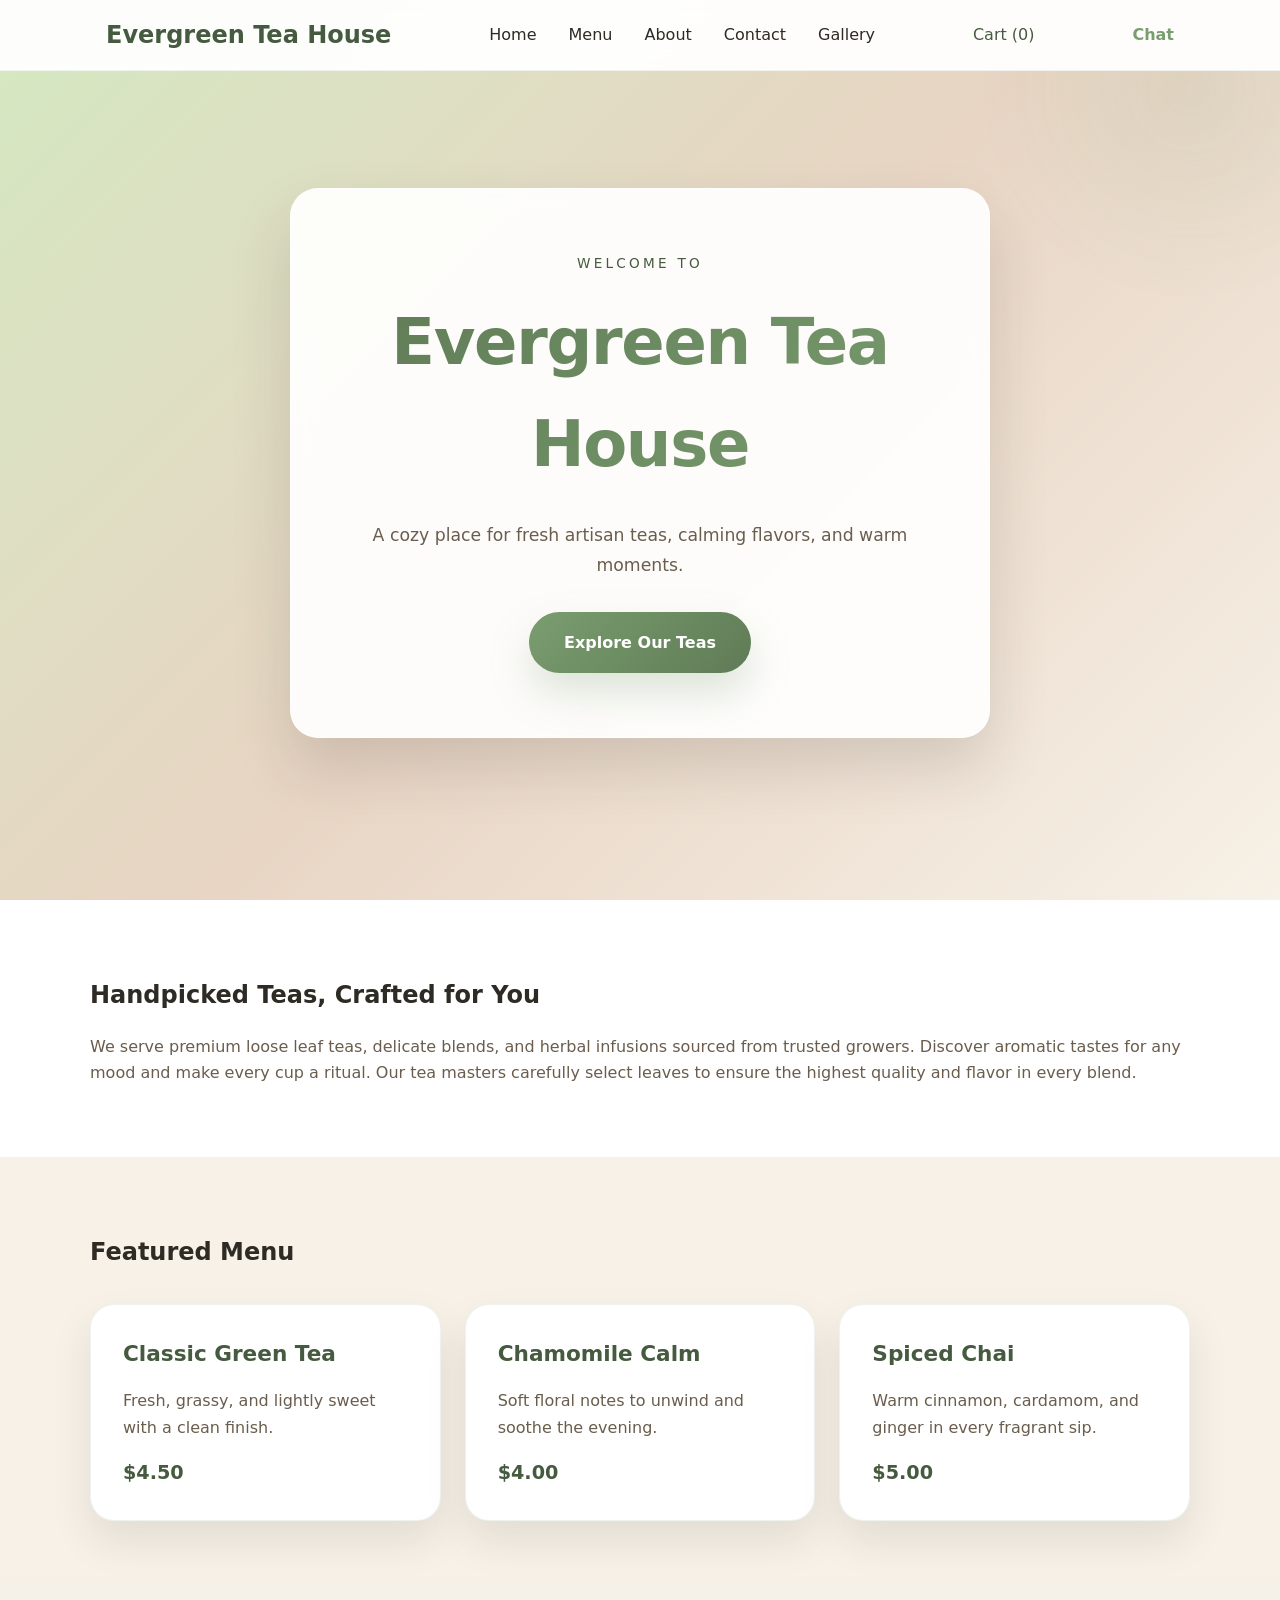
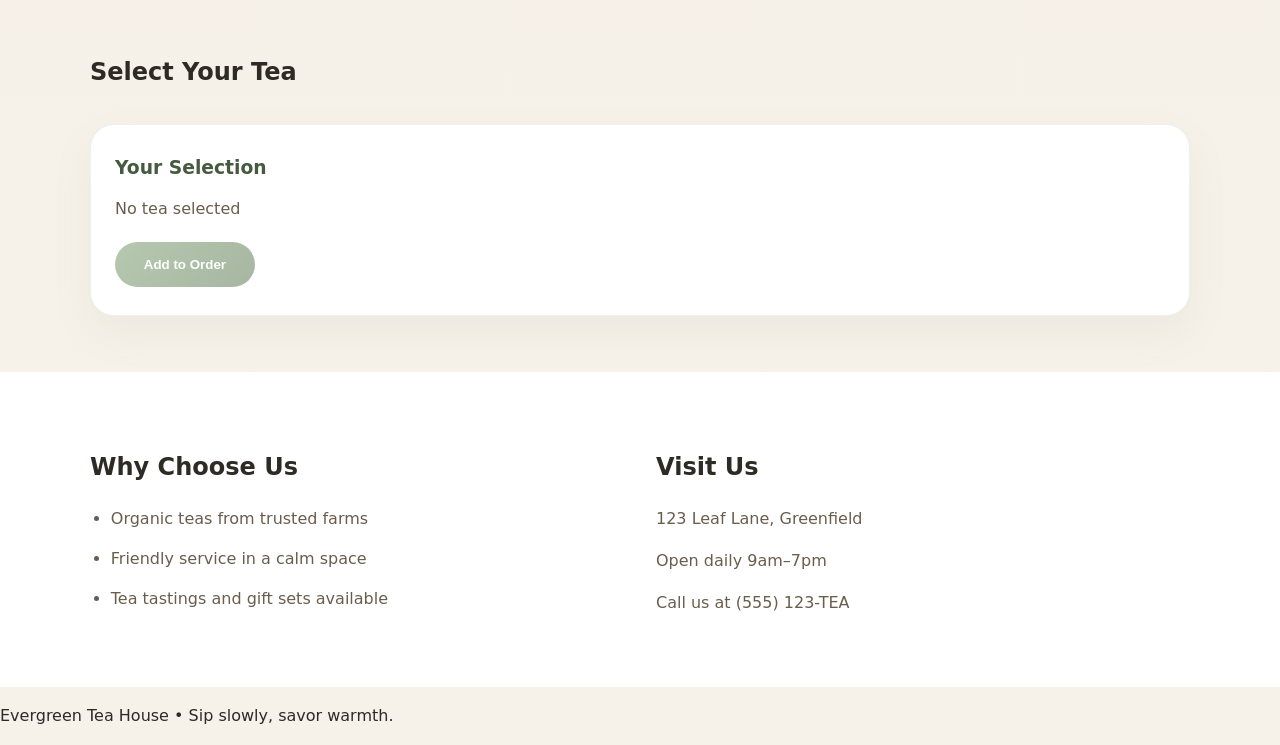
==== commit 529f9773: "Add cart modal and functionality for improved user experience Co-authored-by: Copilot <copilot@githu" ====
--- a/index.html
+++ b/index.html
@@ -45,15 +45,29 @@
           <article class="card">
             <h3>Classic Green Tea</h3>
             <p>Fresh, grassy, and lightly sweet with a clean finish.</p>
+            <span class="price">$4.50</span>
           </article>
           <article class="card">
             <h3>Chamomile Calm</h3>
             <p>Soft floral notes to unwind and soothe the evening.</p>
+            <span class="price">$4.00</span>
           </article>
           <article class="card">
             <h3>Spiced Chai</h3>
             <p>Warm cinnamon, cardamom, and ginger in every fragrant sip.</p>
+            <span class="price">$5.00</span>
           </article>
+        </div>
+      </div>
+    </section>
+
+    <section class="section selection">
+      <div class="section-content">
+        <h2>Select Your Tea</h2>
+        <div class="selection-panel">
+          <h3>Your Selection</h3>
+          <p class="selection-text">No tea selected</p>
+          <button class="action-button add-order-button" disabled>Add to Order</button>
         </div>
       </div>
     </section>
@@ -100,6 +114,20 @@
     </div>
   </div>
 
+  <div id="cart-modal" class="cart-modal">
+    <div class="cart-container">
+      <div class="cart-header">
+        <h3>Your Cart</h3>
+        <button class="close-cart">&times;</button>
+      </div>
+      <div class="cart-summary">
+        <ul class="cart-items"></ul>
+        <p class="cart-total">Total: $0.00</p>
+        <button class="checkout-button action-button" disabled>Checkout</button>
+      </div>
+    </div>
+  </div>
+
   <script src="script.js"></script>
 </body>
 </html>
--- a/styles.css
+++ b/styles.css
@@ -960,3 +960,101 @@
 .chat-input button:hover {
   background: var(--accent-dark);
 }
+
+/* Cart Modal Styles */
+.cart-modal {
+  display: none;
+  position: fixed;
+  top: 0;
+  left: 0;
+  width: 100%;
+  height: 100%;
+  background: rgba(0, 0, 0, 0.5);
+  z-index: 2000;
+  justify-content: center;
+  align-items: center;
+}
+
+.cart-container {
+  background: white;
+  border-radius: 16px;
+  width: 90%;
+  max-width: 400px;
+  max-height: 80vh;
+  display: flex;
+  flex-direction: column;
+  box-shadow: var(--shadow-lg);
+}
+
+.cart-header {
+  display: flex;
+  justify-content: space-between;
+  align-items: center;
+  padding: 1rem 1.5rem;
+  border-bottom: 1px solid rgba(0, 0, 0, 0.1);
+  background: var(--accent);
+  color: white;
+  border-radius: 16px 16px 0 0;
+}
+
+.cart-header h3 {
+  margin: 0;
+  font-size: 1.2rem;
+}
+
+.close-cart {
+  background: none;
+  border: none;
+  color: white;
+  font-size: 1.5rem;
+  cursor: pointer;
+}
+
+.cart-summary {
+  padding: 1rem;
+  flex: 1;
+  overflow-y: auto;
+}
+
+.cart-items {
+  list-style: none;
+  padding: 0;
+  margin: 0 0 1rem 0;
+  max-height: 200px;
+  overflow-y: auto;
+}
+
+.cart-items li {
+  display: flex;
+  justify-content: space-between;
+  align-items: center;
+  padding: 0.5rem 0;
+  border-bottom: 1px solid rgba(0, 0, 0, 0.1);
+}
+
+.cart-items button {
+  background: var(--accent);
+  color: white;
+  border: none;
+  padding: 0.2rem 0.5rem;
+  border-radius: 4px;
+  cursor: pointer;
+  font-size: 0.8rem;
+  transition: var(--transition);
+}
+
+.cart-items button:hover {
+  background: var(--accent-dark);
+}
+
+.cart-total {
+  font-weight: bold;
+  margin: 1rem 0;
+  color: var(--accent-dark);
+  text-align: center;
+}
+
+.checkout-button {
+  width: 100%;
+  margin-top: 1rem;
+}
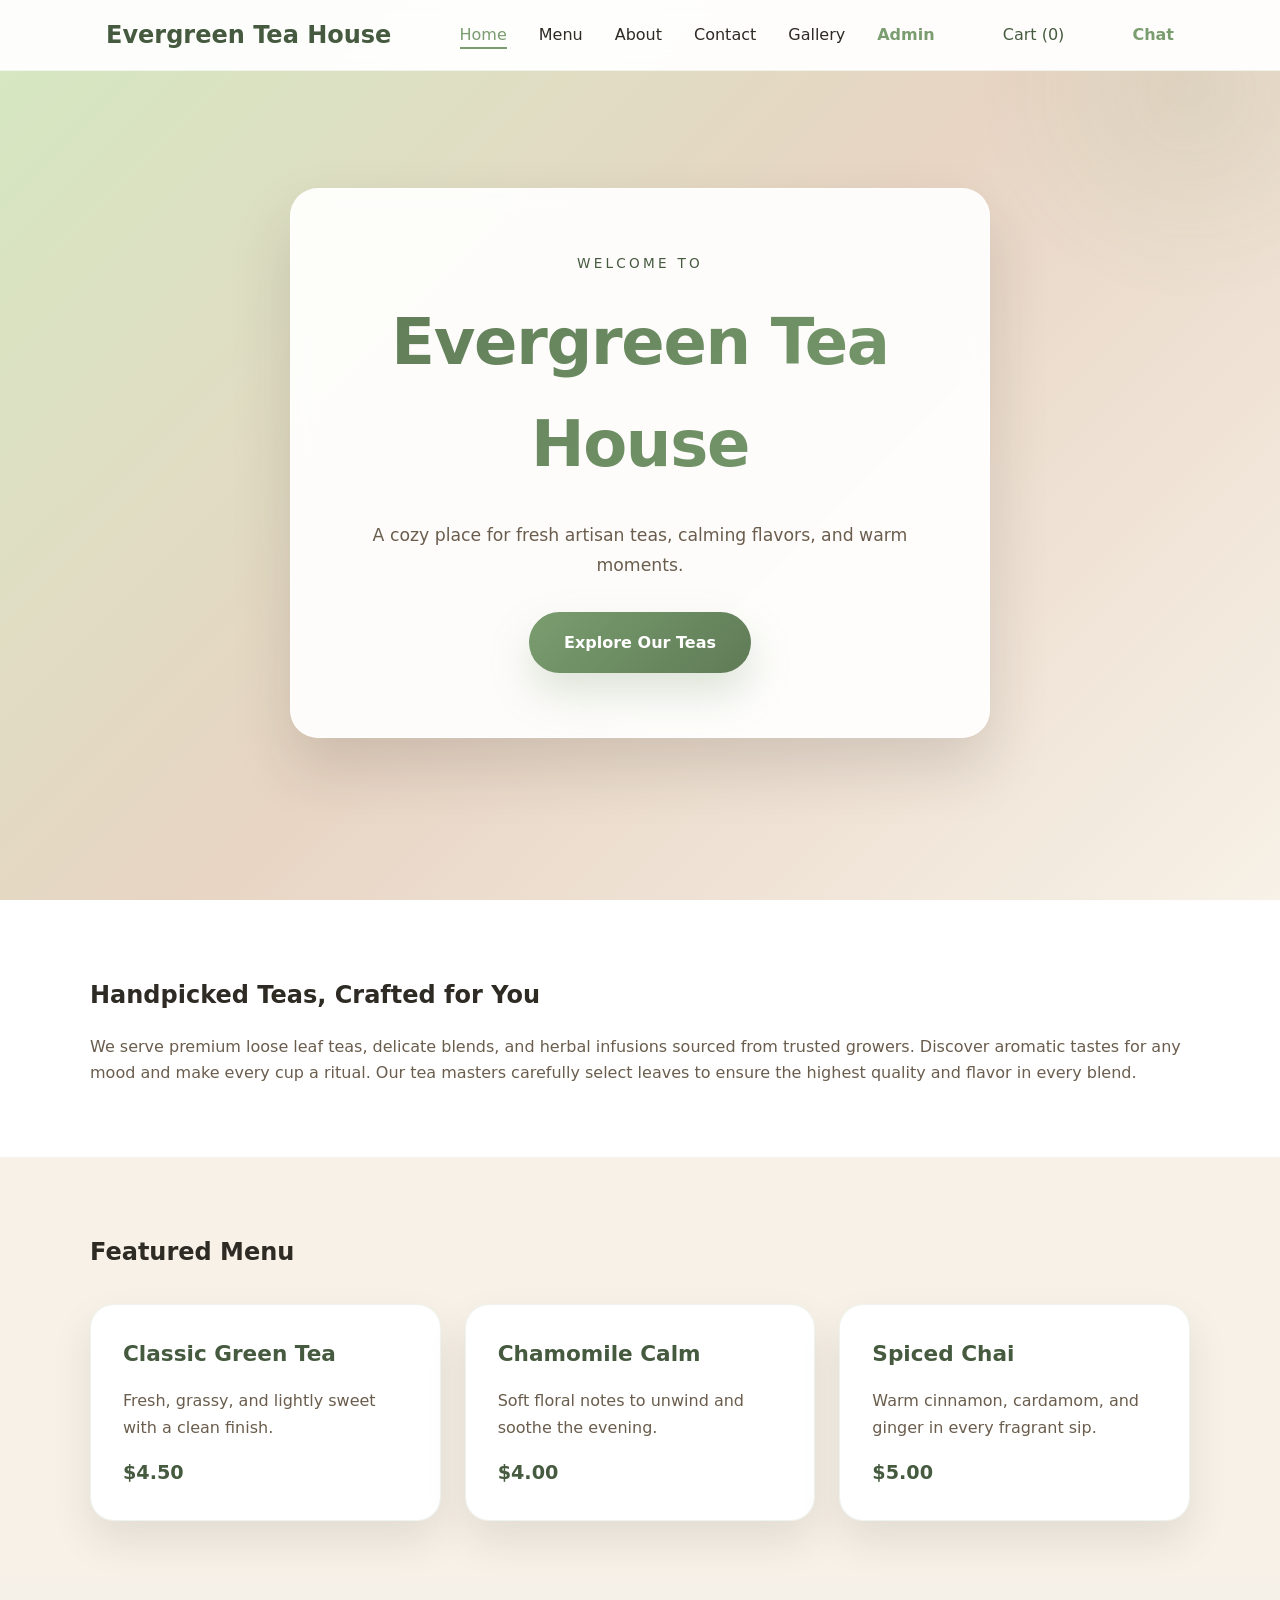
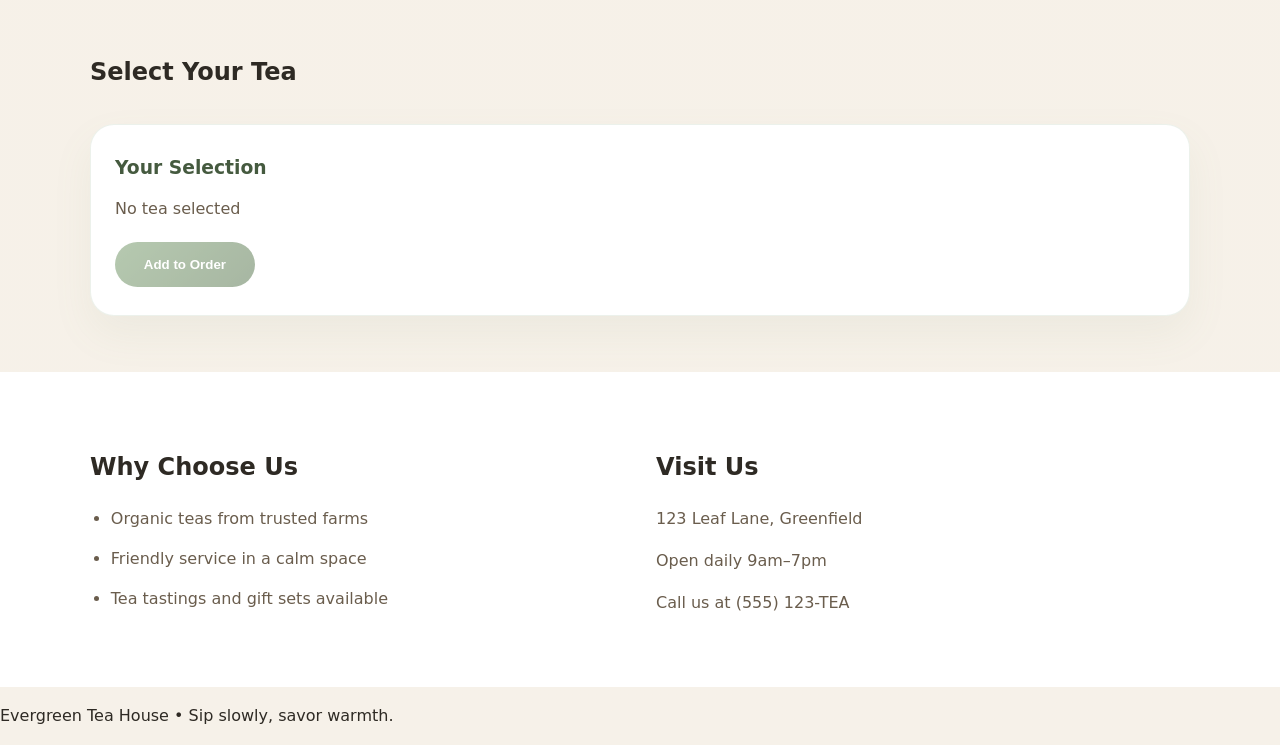
==== commit e8a3269f: "Add admin dashboard with login functionality and management features Co-authored-by: Copilot <copilo" ====
--- a/index.html
+++ b/index.html
@@ -16,6 +16,7 @@
         <li><a href="about.html">About</a></li>
         <li><a href="contact.html">Contact</a></li>
         <li><a href="gallery.html">Gallery</a></li>
+        <li><a href="admin.html" style="color: var(--accent); font-weight: 600;">Admin</a></li>
       </ul>
       <div class="cart-icon">Cart (<span class="cart-count">0</span>)</div>
       <div class="chat-icon">Chat</div>
@@ -42,17 +43,17 @@
       <div class="section-content">
         <h2>Featured Menu</h2>
         <div class="cards">
-          <article class="card">
+          <article class="card" data-detail="Fresh, grassy, and lightly sweet with a clean finish." data-benefit="Boosts focus and helps restore calm.">
             <h3>Classic Green Tea</h3>
             <p>Fresh, grassy, and lightly sweet with a clean finish.</p>
             <span class="price">$4.50</span>
           </article>
-          <article class="card">
+          <article class="card" data-detail="Soft floral notes to unwind and soothe the evening." data-benefit="Perfect for relaxation and an evening ritual.">
             <h3>Chamomile Calm</h3>
             <p>Soft floral notes to unwind and soothe the evening.</p>
             <span class="price">$4.00</span>
           </article>
-          <article class="card">
+          <article class="card" data-detail="Warm cinnamon, cardamom, and ginger in every fragrant sip." data-benefit="Comforting spice blend to energize and soothe.">
             <h3>Spiced Chai</h3>
             <p>Warm cinnamon, cardamom, and ginger in every fragrant sip.</p>
             <span class="price">$5.00</span>
